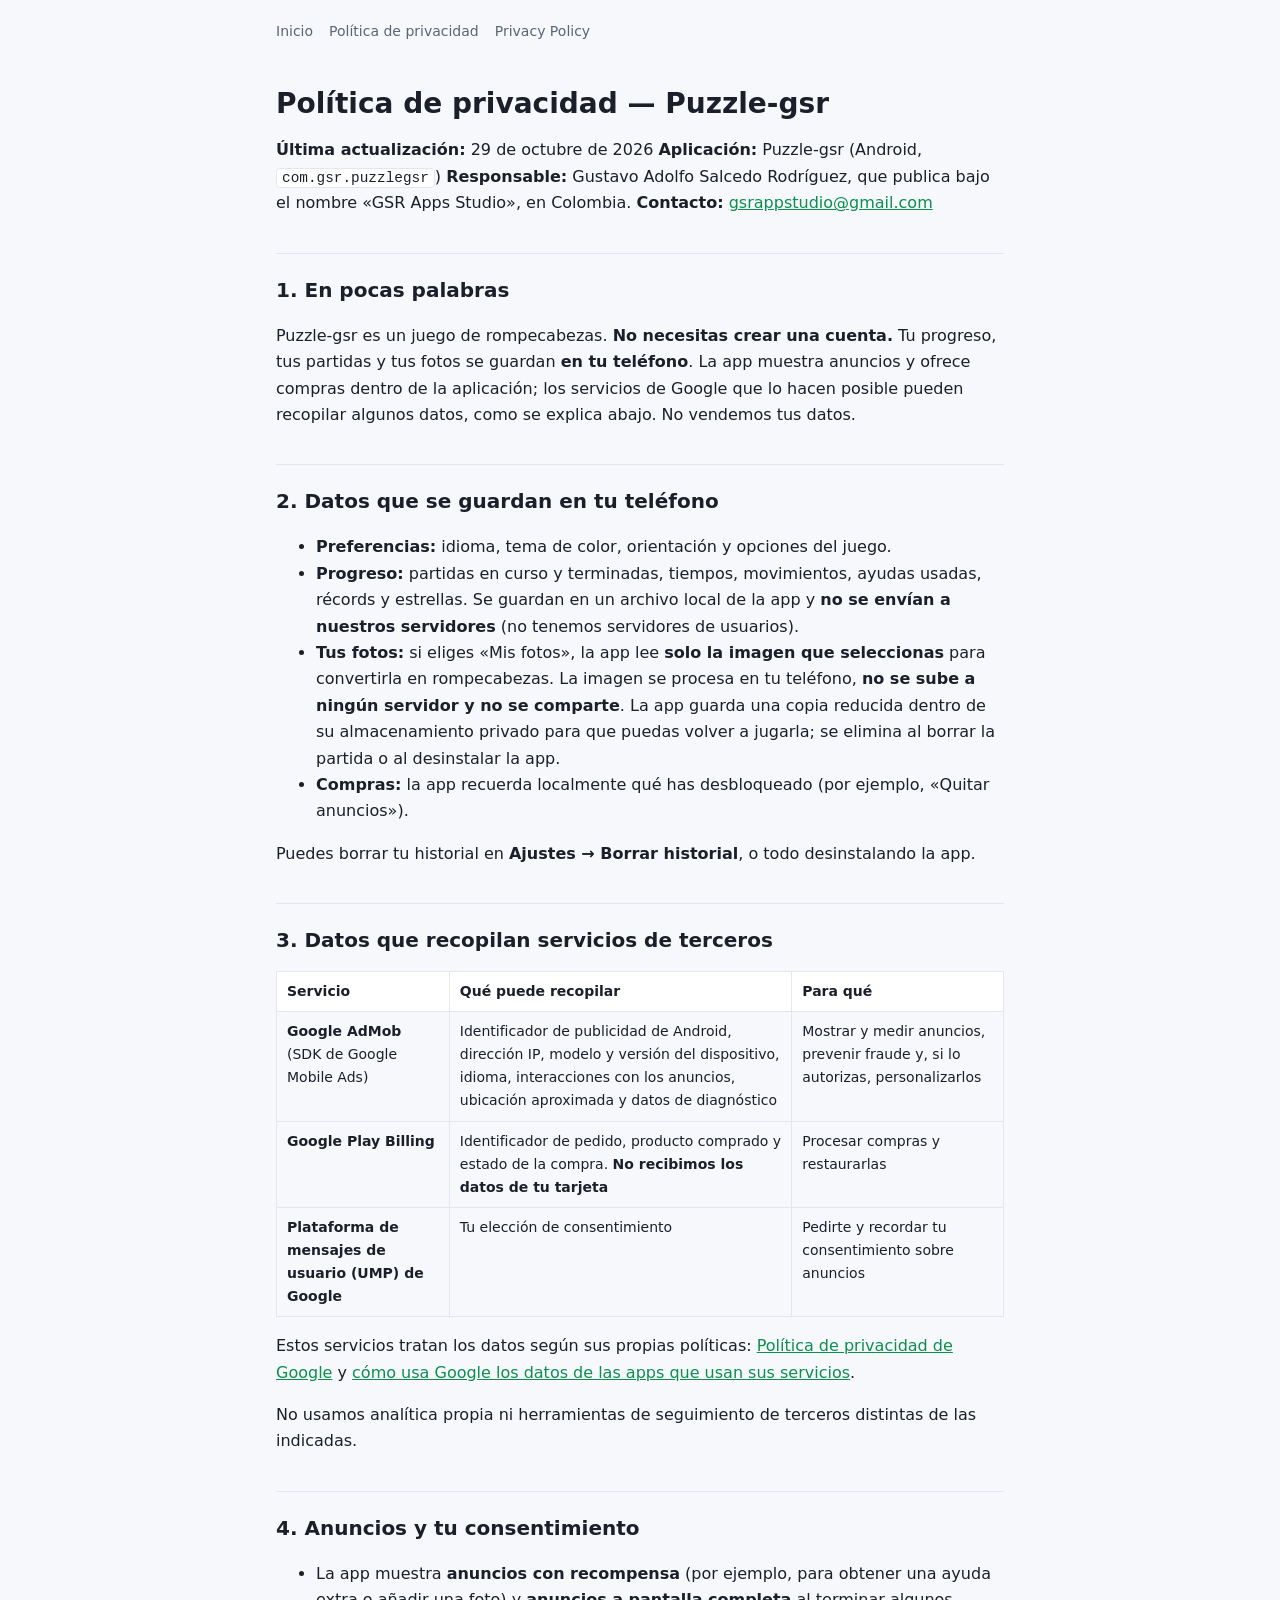
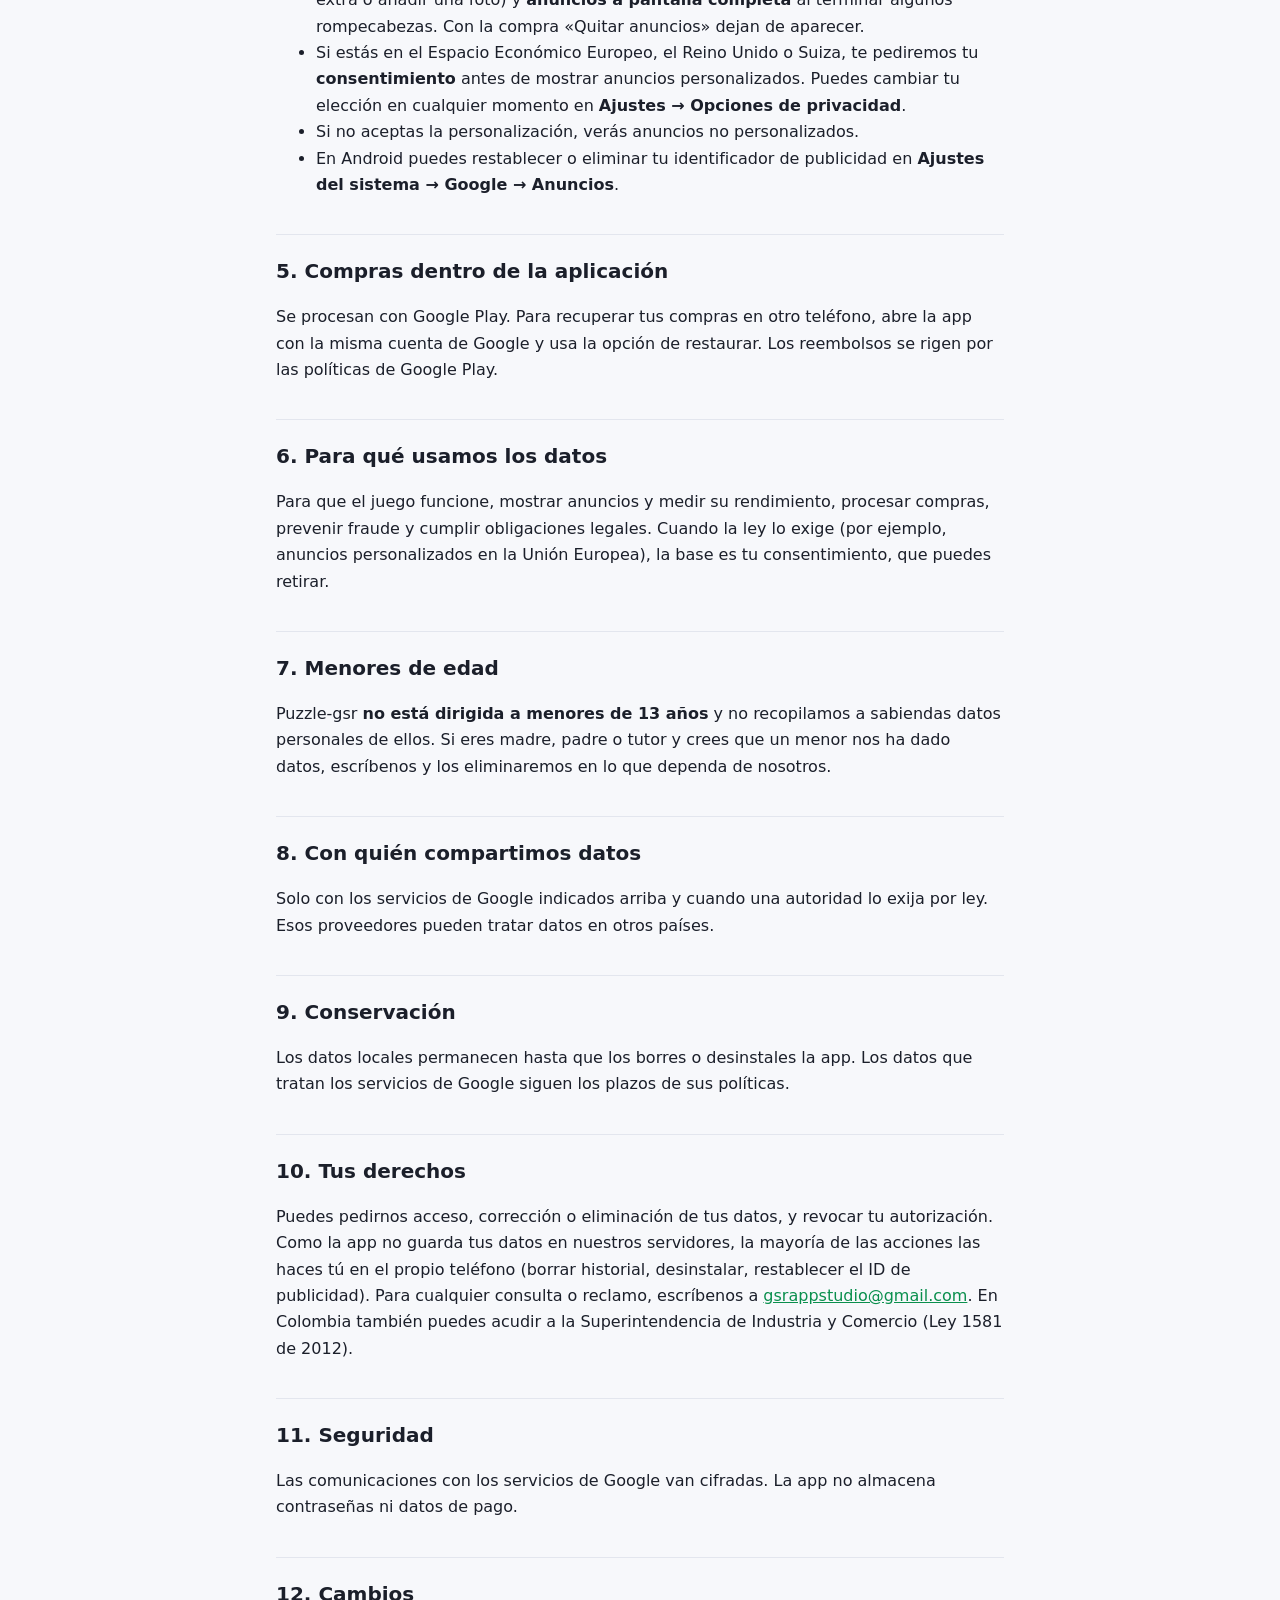
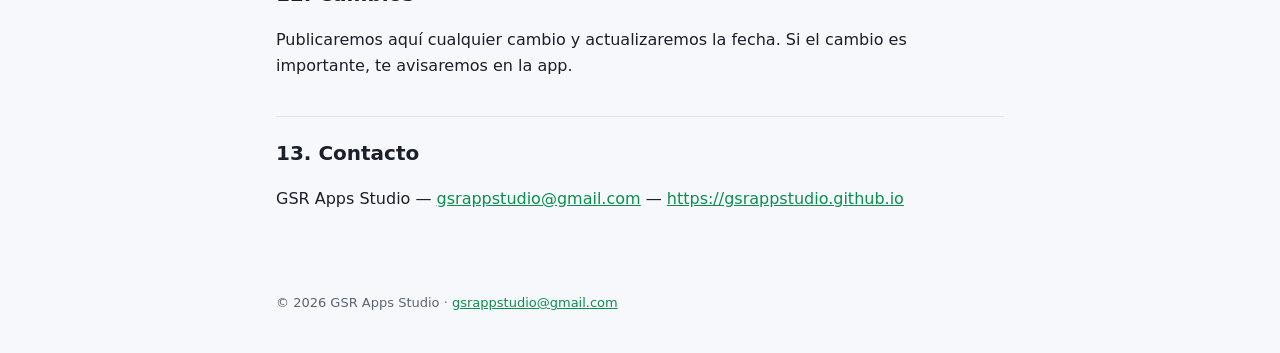
==== politica-privacidad-es.html @ bcaf60c4 "Add files via upload" ====
<!doctype html>
<html lang="es"><head><meta charset="utf-8">
<meta name="viewport" content="width=device-width,initial-scale=1">
<title>Política de privacidad — Puzzle-gsr</title>
<meta name="description" content="Política de privacidad de la app Puzzle-gsr">
<style>
:root{--bg:#f7f8fb;--fg:#1b1f2a;--mut:#5b6475;--ac:#0a8f4d;--card:#fff;--bd:#e3e6ee}
@media(prefers-color-scheme:dark){:root{--bg:#0d1017;--fg:#e8ebf2;--mut:#9aa3b5;--ac:#3ddc84;--card:#151a24;--bd:#262d3b}}
*{box-sizing:border-box}
body{margin:0;background:var(--bg);color:var(--fg);font:16px/1.65 system-ui,-apple-system,Segoe UI,Roboto,sans-serif}
main{max-width:760px;margin:0 auto;padding:32px 16px 64px}
header.top{max-width:760px;margin:0 auto;padding:20px 16px 0;display:flex;gap:16px;flex-wrap:wrap;font-size:14px}
header.top a{color:var(--mut);text-decoration:none}header.top a:hover{color:var(--ac)}
h1{font-size:28px;line-height:1.25;margin:.4em 0}
h2{font-size:20px;margin:1.8em 0 .4em;border-top:1px solid var(--bd);padding-top:1em}
a{color:var(--ac)}
table{border-collapse:collapse;width:100%;font-size:14px;margin:1em 0;display:block;overflow-x:auto}
th,td{border:1px solid var(--bd);padding:8px 10px;text-align:left;vertical-align:top}
th{background:var(--card)}
code{background:var(--card);border:1px solid var(--bd);border-radius:4px;padding:1px 5px;font-size:.9em}
.card{background:var(--card);border:1px solid var(--bd);border-radius:12px;padding:20px;margin:20px 0}
footer{max-width:760px;margin:0 auto;padding:0 16px 40px;color:var(--mut);font-size:13px}
</style></head><body>
<header class="top"><a href="index.html">Inicio</a><a href="politica-privacidad-es.html">Política de privacidad</a><a href="privacy-policy-en.html">Privacy Policy</a></header>
<main><h1>Política de privacidad — Puzzle-gsr</h1>
<p><strong>Última actualización:</strong> 29 de octubre de 2026
<strong>Aplicación:</strong> Puzzle-gsr (Android, <code>com.gsr.puzzlegsr</code>)
<strong>Responsable:</strong> Gustavo Adolfo Salcedo Rodríguez, que publica bajo el nombre «GSR Apps Studio», en Colombia.
<strong>Contacto:</strong> <a href="mailto:gsrappstudio@gmail.com">gsrappstudio@gmail.com</a></p>
<h2>1. En pocas palabras</h2>
<p>Puzzle-gsr es un juego de rompecabezas. <strong>No necesitas crear una cuenta.</strong> Tu progreso, tus partidas y tus fotos se guardan <strong>en tu teléfono</strong>. La app muestra anuncios y ofrece compras dentro de la aplicación; los servicios de Google que lo hacen posible pueden recopilar algunos datos, como se explica abajo. No vendemos tus datos.</p>
<h2>2. Datos que se guardan en tu teléfono</h2>
<ul>
<li><strong>Preferencias:</strong> idioma, tema de color, orientación y opciones del juego.</li>
<li><strong>Progreso:</strong> partidas en curso y terminadas, tiempos, movimientos, ayudas usadas, récords y estrellas. Se guardan en un archivo local de la app y <strong>no se envían a nuestros servidores</strong> (no tenemos servidores de usuarios).</li>
<li><strong>Tus fotos:</strong> si eliges «Mis fotos», la app lee <strong>solo la imagen que seleccionas</strong> para convertirla en rompecabezas. La imagen se procesa en tu teléfono, <strong>no se sube a ningún servidor y no se comparte</strong>. La app guarda una copia reducida dentro de su almacenamiento privado para que puedas volver a jugarla; se elimina al borrar la partida o al desinstalar la app.</li>
<li><strong>Compras:</strong> la app recuerda localmente qué has desbloqueado (por ejemplo, «Quitar anuncios»).</li>
</ul>
<p>Puedes borrar tu historial en <strong>Ajustes → Borrar historial</strong>, o todo desinstalando la app.</p>
<h2>3. Datos que recopilan servicios de terceros</h2>
<table>
<thead>
<tr>
<th>Servicio</th>
<th>Qué puede recopilar</th>
<th>Para qué</th>
</tr>
</thead>
<tbody>
<tr>
<td><strong>Google AdMob</strong> (SDK de Google Mobile Ads)</td>
<td>Identificador de publicidad de Android, dirección IP, modelo y versión del dispositivo, idioma, interacciones con los anuncios, ubicación aproximada y datos de diagnóstico</td>
<td>Mostrar y medir anuncios, prevenir fraude y, si lo autorizas, personalizarlos</td>
</tr>
<tr>
<td><strong>Google Play Billing</strong></td>
<td>Identificador de pedido, producto comprado y estado de la compra. <strong>No recibimos los datos de tu tarjeta</strong></td>
<td>Procesar compras y restaurarlas</td>
</tr>
<tr>
<td><strong>Plataforma de mensajes de usuario (UMP) de Google</strong></td>
<td>Tu elección de consentimiento</td>
<td>Pedirte y recordar tu consentimiento sobre anuncios</td>
</tr>
</tbody>
</table>
<p>Estos servicios tratan los datos según sus propias políticas: <a href="https://policies.google.com/privacy">Política de privacidad de Google</a> y <a href="https://policies.google.com/technologies/partner-sites">cómo usa Google los datos de las apps que usan sus servicios</a>.</p>
<p>No usamos analítica propia ni herramientas de seguimiento de terceros distintas de las indicadas.</p>
<h2>4. Anuncios y tu consentimiento</h2>
<ul>
<li>La app muestra <strong>anuncios con recompensa</strong> (por ejemplo, para obtener una ayuda extra o añadir una foto) y <strong>anuncios a pantalla completa</strong> al terminar algunos rompecabezas. Con la compra «Quitar anuncios» dejan de aparecer.</li>
<li>Si estás en el Espacio Económico Europeo, el Reino Unido o Suiza, te pediremos tu <strong>consentimiento</strong> antes de mostrar anuncios personalizados. Puedes cambiar tu elección en cualquier momento en <strong>Ajustes → Opciones de privacidad</strong>.</li>
<li>Si no aceptas la personalización, verás anuncios no personalizados.</li>
<li>En Android puedes restablecer o eliminar tu identificador de publicidad en <strong>Ajustes del sistema → Google → Anuncios</strong>.</li>
</ul>
<h2>5. Compras dentro de la aplicación</h2>
<p>Se procesan con Google Play. Para recuperar tus compras en otro teléfono, abre la app con la misma cuenta de Google y usa la opción de restaurar. Los reembolsos se rigen por las políticas de Google Play.</p>
<h2>6. Para qué usamos los datos</h2>
<p>Para que el juego funcione, mostrar anuncios y medir su rendimiento, procesar compras, prevenir fraude y cumplir obligaciones legales. Cuando la ley lo exige (por ejemplo, anuncios personalizados en la Unión Europea), la base es tu consentimiento, que puedes retirar.</p>
<h2>7. Menores de edad</h2>
<p>Puzzle-gsr <strong>no está dirigida a menores de 13 años</strong> y no recopilamos a sabiendas datos personales de ellos. Si eres madre, padre o tutor y crees que un menor nos ha dado datos, escríbenos y los eliminaremos en lo que dependa de nosotros.</p>
<h2>8. Con quién compartimos datos</h2>
<p>Solo con los servicios de Google indicados arriba y cuando una autoridad lo exija por ley. Esos proveedores pueden tratar datos en otros países.</p>
<h2>9. Conservación</h2>
<p>Los datos locales permanecen hasta que los borres o desinstales la app. Los datos que tratan los servicios de Google siguen los plazos de sus políticas.</p>
<h2>10. Tus derechos</h2>
<p>Puedes pedirnos acceso, corrección o eliminación de tus datos, y revocar tu autorización. Como la app no guarda tus datos en nuestros servidores, la mayoría de las acciones las haces tú en el propio teléfono (borrar historial, desinstalar, restablecer el ID de publicidad). Para cualquier consulta o reclamo, escríbenos a <a href="mailto:gsrappstudio@gmail.com">gsrappstudio@gmail.com</a>. En Colombia también puedes acudir a la Superintendencia de Industria y Comercio (Ley 1581 de 2012).</p>
<h2>11. Seguridad</h2>
<p>Las comunicaciones con los servicios de Google van cifradas. La app no almacena contraseñas ni datos de pago.</p>
<h2>12. Cambios</h2>
<p>Publicaremos aquí cualquier cambio y actualizaremos la fecha. Si el cambio es importante, te avisaremos en la app.</p>
<h2>13. Contacto</h2>
<p>GSR Apps Studio — <a href="mailto:gsrappstudio@gmail.com">gsrappstudio@gmail.com</a> — <a href="https://gsrappstudio.github.io">https://gsrappstudio.github.io</a></p></main>
<footer>© 2026 GSR Apps Studio · <a href="mailto:gsrappstudio@gmail.com">gsrappstudio@gmail.com</a></footer>
</body></html>
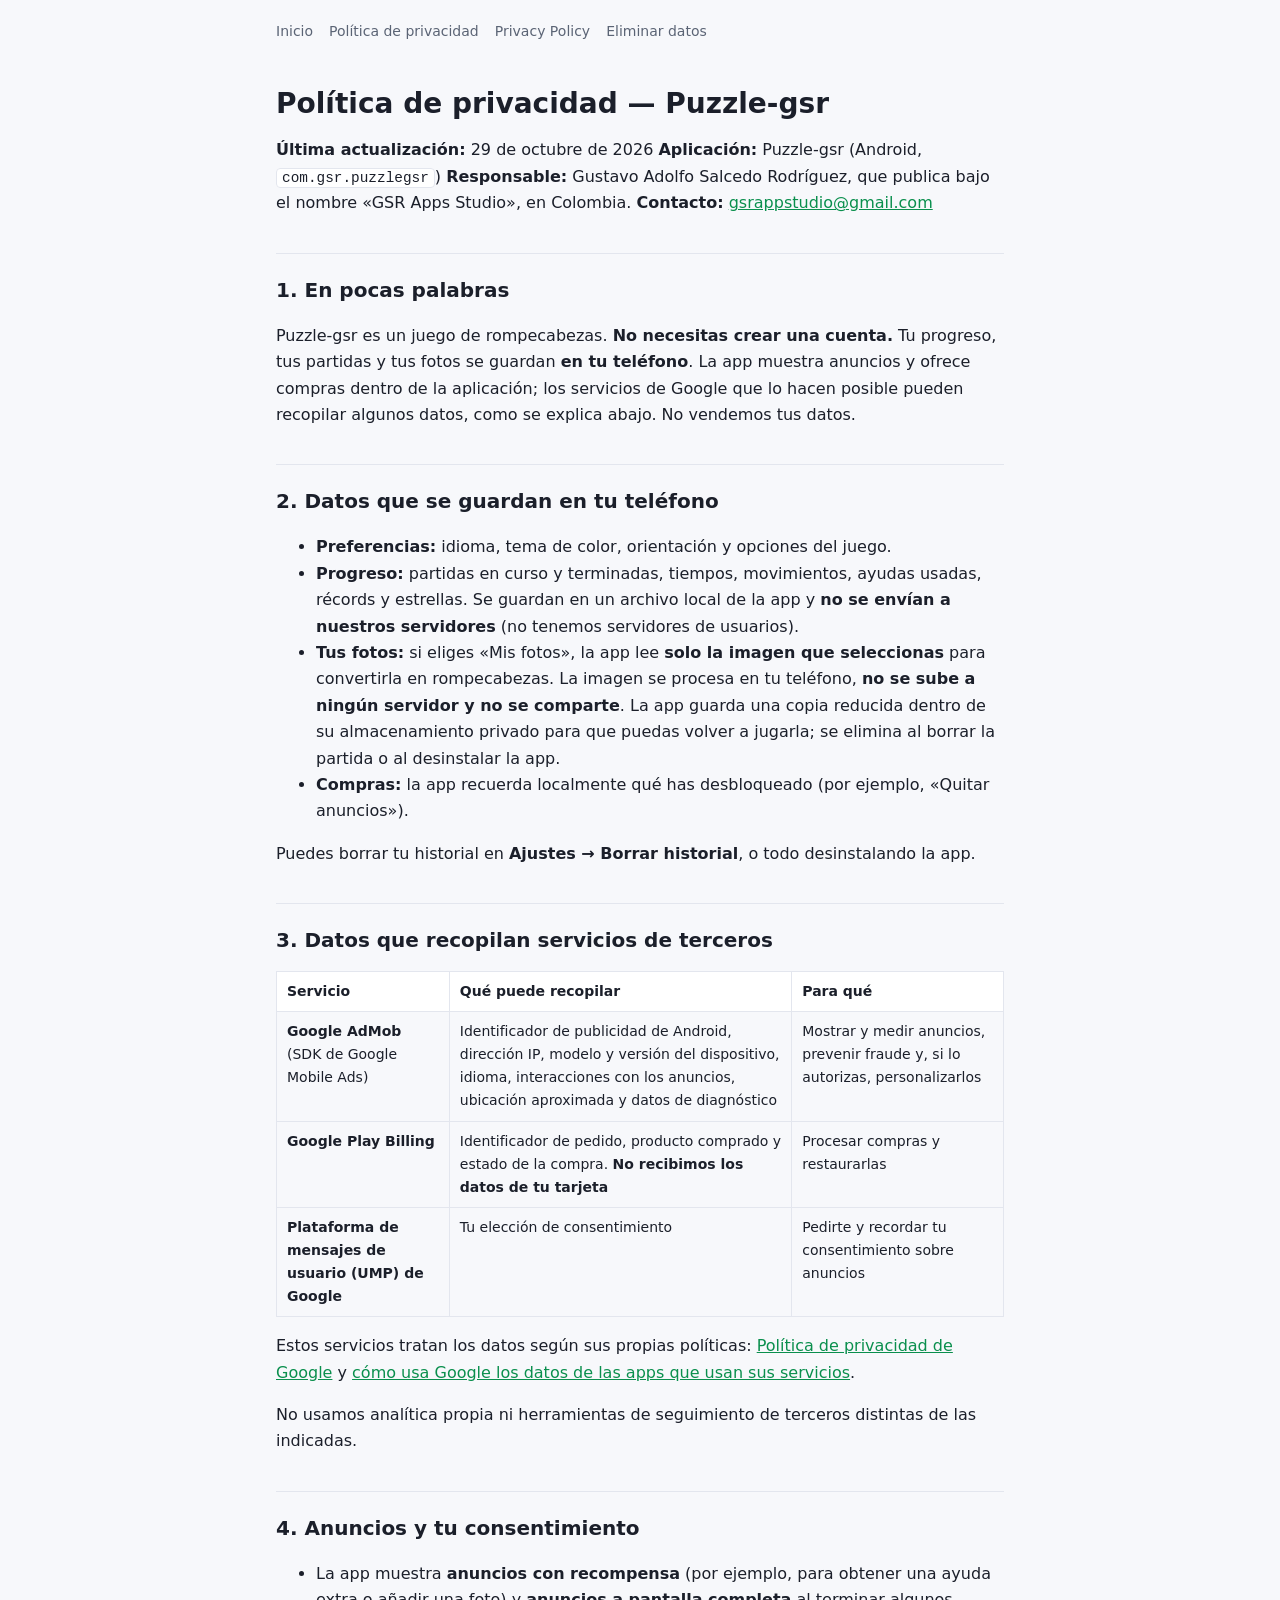
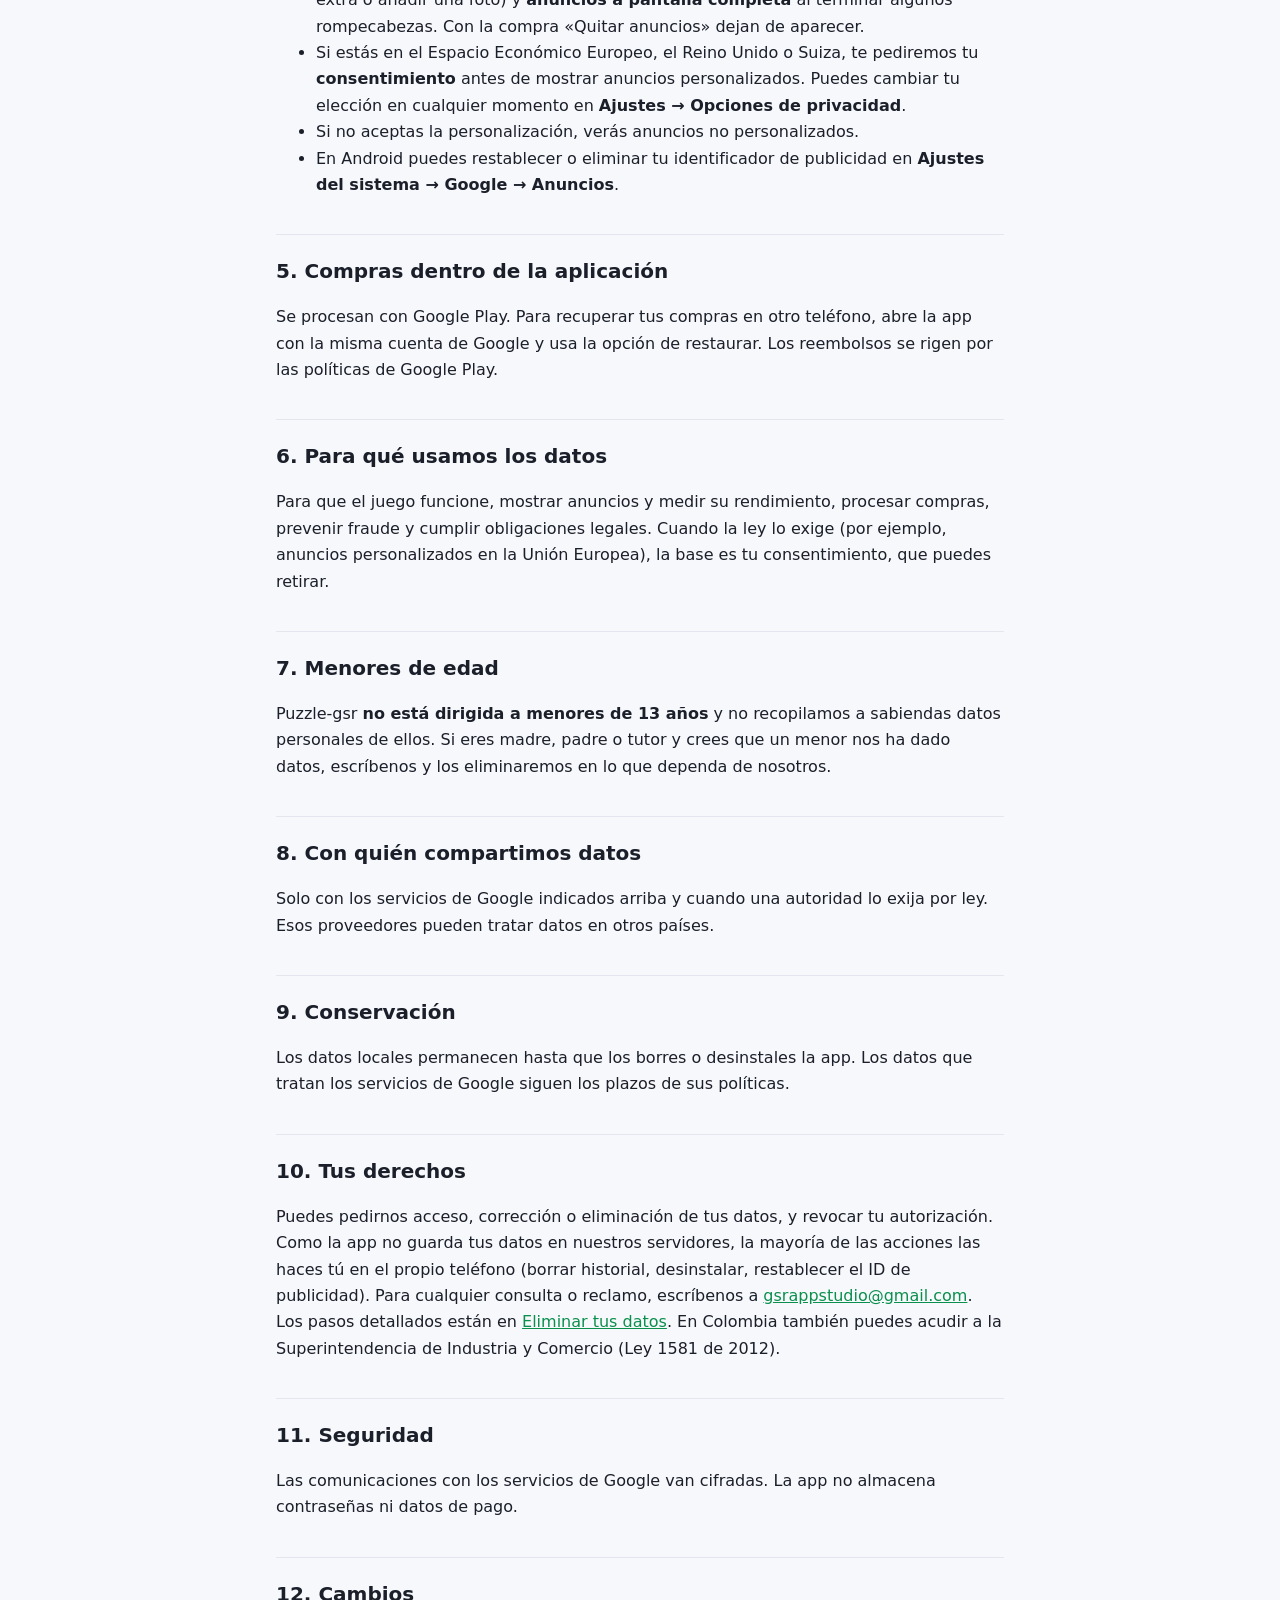
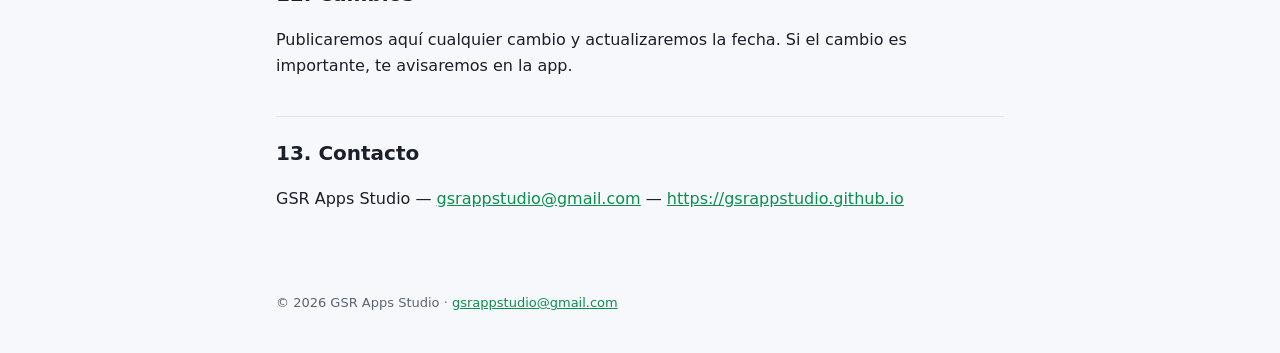
==== commit 62dbfea9: "Update politica-privacidad-es.html" ====
--- a/politica-privacidad-es.html
+++ b/politica-privacidad-es.html
@@ -21,7 +21,7 @@
 .card{background:var(--card);border:1px solid var(--bd);border-radius:12px;padding:20px;margin:20px 0}
 footer{max-width:760px;margin:0 auto;padding:0 16px 40px;color:var(--mut);font-size:13px}
 </style></head><body>
-<header class="top"><a href="index.html">Inicio</a><a href="politica-privacidad-es.html">Política de privacidad</a><a href="privacy-policy-en.html">Privacy Policy</a></header>
+<header class="top"><a href="index.html">Inicio</a><a href="politica-privacidad-es.html">Política de privacidad</a><a href="privacy-policy-en.html">Privacy Policy</a><a href="eliminar-datos.html">Eliminar datos</a></header>
 <main><h1>Política de privacidad — Puzzle-gsr</h1>
 <p><strong>Última actualización:</strong> 29 de octubre de 2026
 <strong>Aplicación:</strong> Puzzle-gsr (Android, <code>com.gsr.puzzlegsr</code>)
@@ -84,7 +84,7 @@
 <h2>9. Conservación</h2>
 <p>Los datos locales permanecen hasta que los borres o desinstales la app. Los datos que tratan los servicios de Google siguen los plazos de sus políticas.</p>
 <h2>10. Tus derechos</h2>
-<p>Puedes pedirnos acceso, corrección o eliminación de tus datos, y revocar tu autorización. Como la app no guarda tus datos en nuestros servidores, la mayoría de las acciones las haces tú en el propio teléfono (borrar historial, desinstalar, restablecer el ID de publicidad). Para cualquier consulta o reclamo, escríbenos a <a href="mailto:gsrappstudio@gmail.com">gsrappstudio@gmail.com</a>. En Colombia también puedes acudir a la Superintendencia de Industria y Comercio (Ley 1581 de 2012).</p>
+<p>Puedes pedirnos acceso, corrección o eliminación de tus datos, y revocar tu autorización. Como la app no guarda tus datos en nuestros servidores, la mayoría de las acciones las haces tú en el propio teléfono (borrar historial, desinstalar, restablecer el ID de publicidad). Para cualquier consulta o reclamo, escríbenos a <a href="mailto:gsrappstudio@gmail.com">gsrappstudio@gmail.com</a>. Los pasos detallados están en <a href="eliminar-datos.html">Eliminar tus datos</a>. En Colombia también puedes acudir a la Superintendencia de Industria y Comercio (Ley 1581 de 2012).</p>
 <h2>11. Seguridad</h2>
 <p>Las comunicaciones con los servicios de Google van cifradas. La app no almacena contraseñas ni datos de pago.</p>
 <h2>12. Cambios</h2>
@@ -92,4 +92,4 @@
 <h2>13. Contacto</h2>
 <p>GSR Apps Studio — <a href="mailto:gsrappstudio@gmail.com">gsrappstudio@gmail.com</a> — <a href="https://gsrappstudio.github.io">https://gsrappstudio.github.io</a></p></main>
 <footer>© 2026 GSR Apps Studio · <a href="mailto:gsrappstudio@gmail.com">gsrappstudio@gmail.com</a></footer>
-</body></html>+</body></html>
